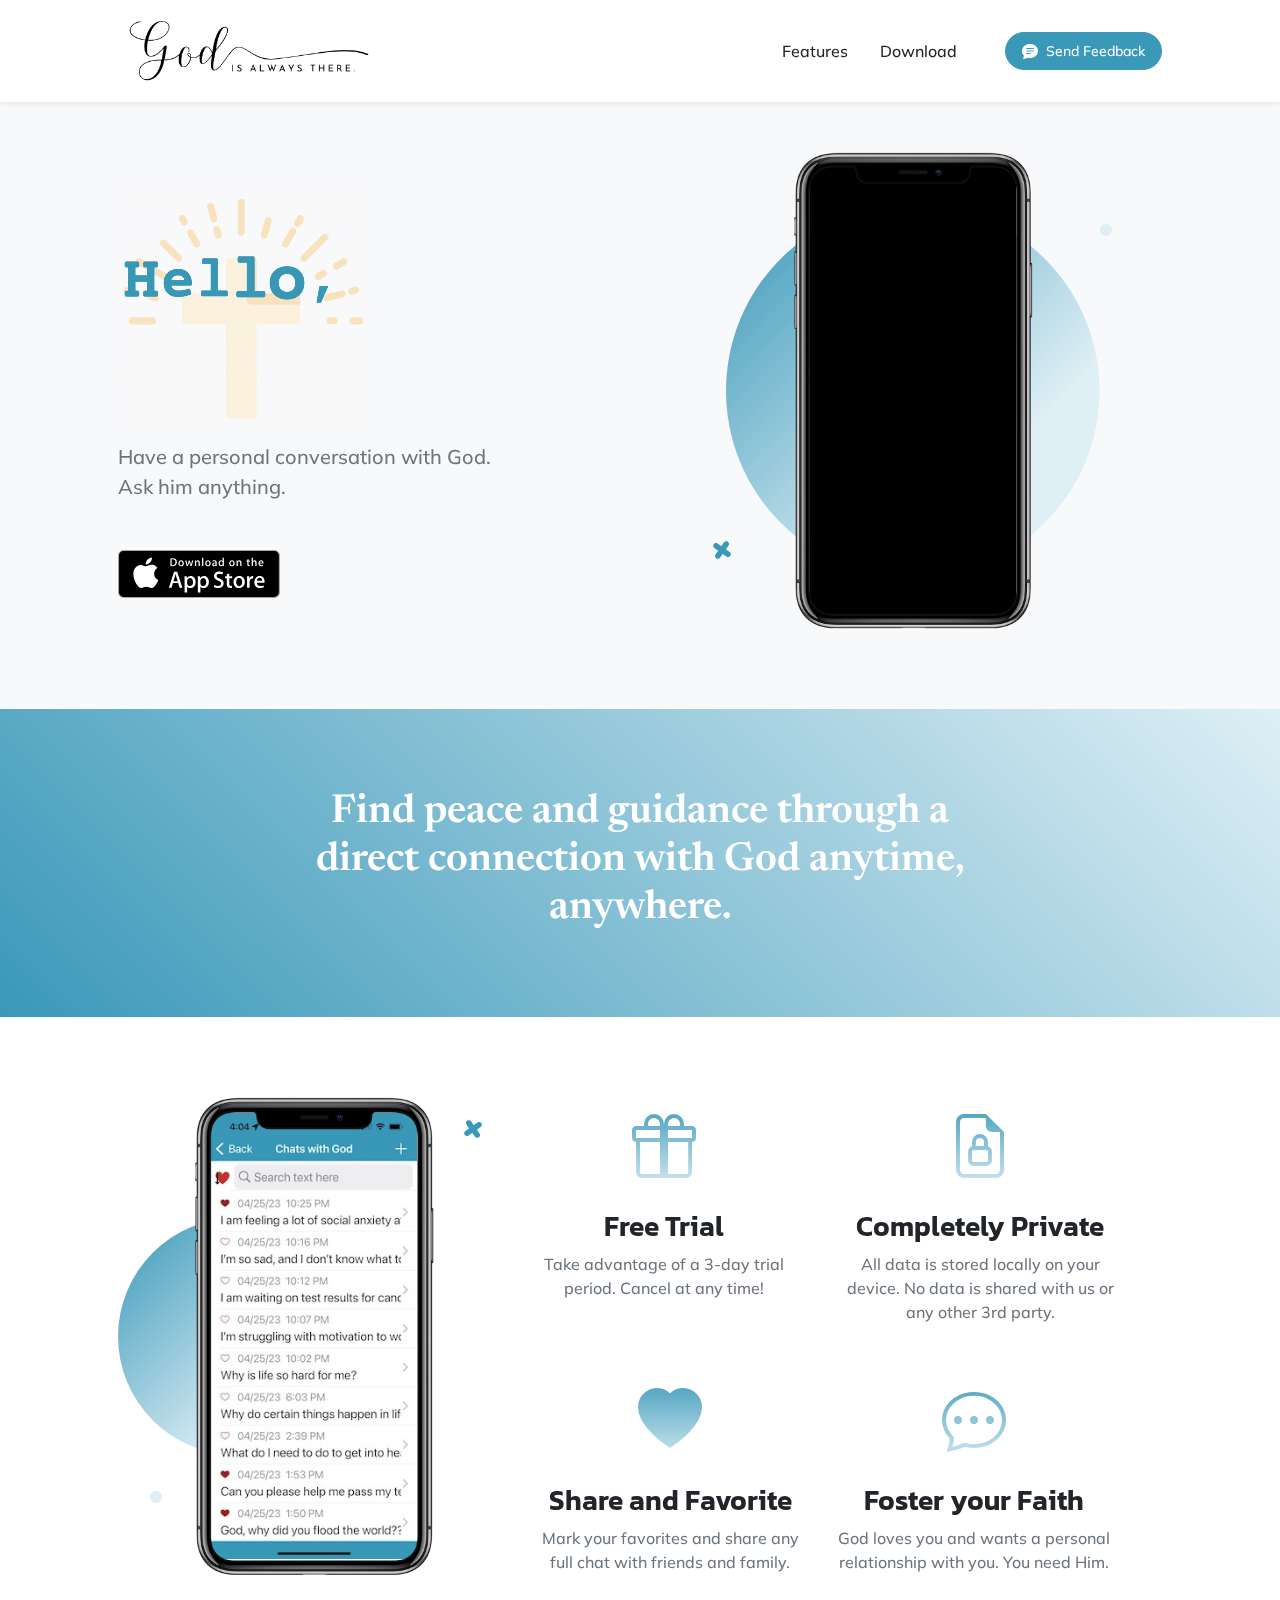
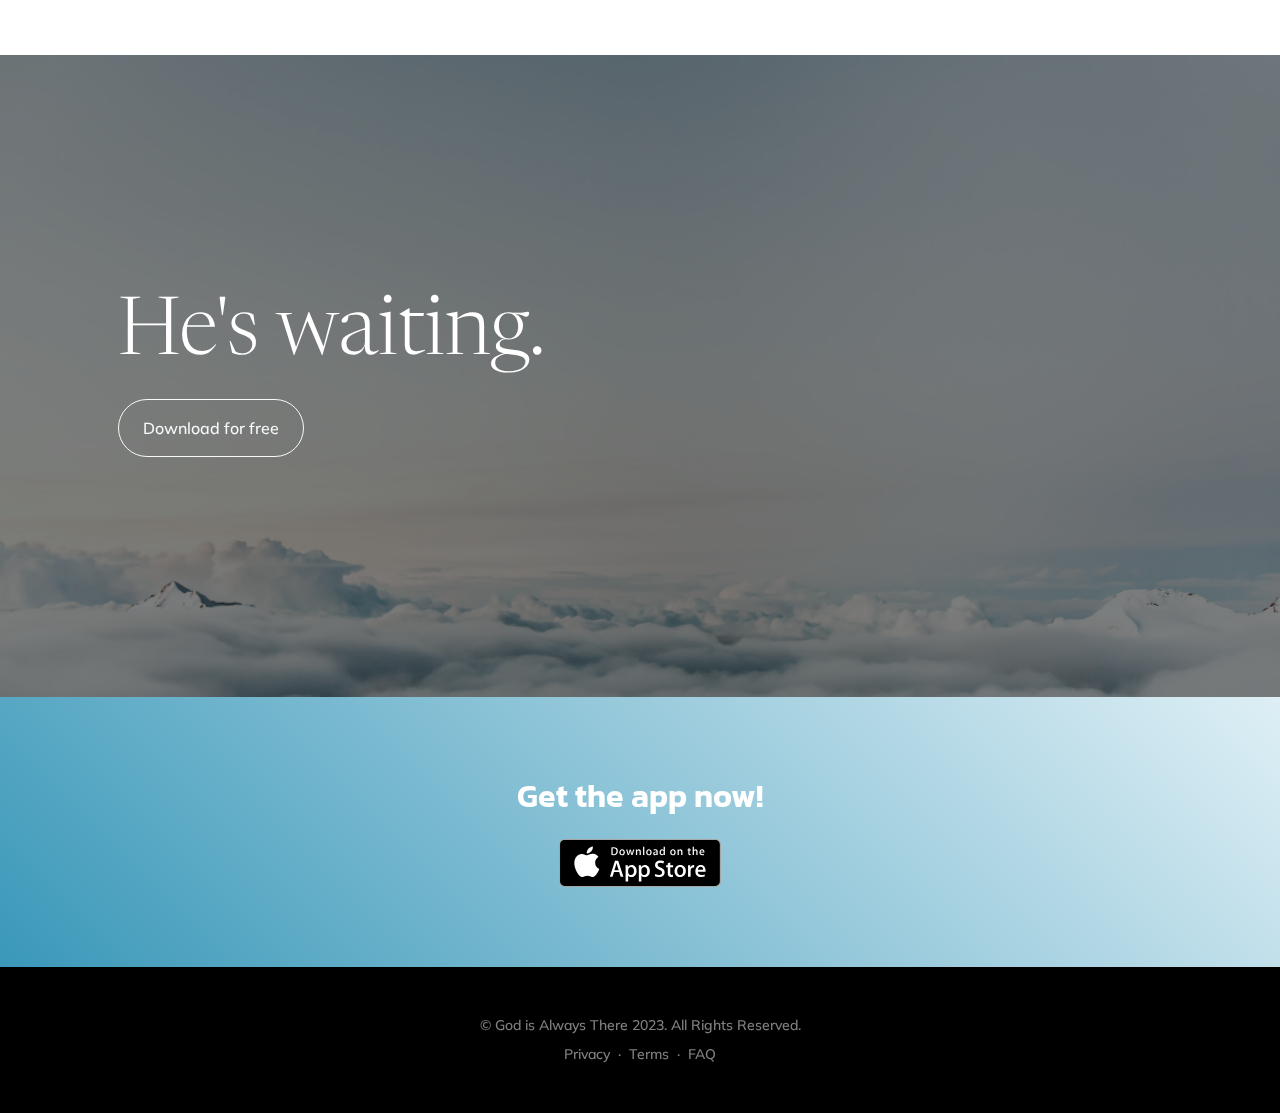
==== index.html @ 55b92dda "First Commit" ====
<!DOCTYPE html>
<html lang="en">
    <head>
        <meta charset="utf-8" />
        <meta name="viewport" content="width=device-width, initial-scale=1, shrink-to-fit=no" />
        <meta name="description" content="" />
        <meta name="author" content="" />
        <title>God is Always There | Hello, God?</title>
        <link rel="icon" type="image/x-icon" href="assets/favicon.ico" />
        <!-- Bootstrap icons-->
        <link href="https://cdn.jsdelivr.net/npm/bootstrap-icons@1.5.0/font/bootstrap-icons.css" rel="stylesheet" />
        <!-- Google fonts-->
        <link rel="preconnect" href="https://fonts.gstatic.com" />
        <link href="https://fonts.googleapis.com/css2?family=Newsreader:ital,wght@0,600;1,600&amp;display=swap" rel="stylesheet" />
        <link href="https://fonts.googleapis.com/css2?family=Mulish:ital,wght@0,300;0,500;0,600;0,700;1,300;1,500;1,600;1,700&amp;display=swap" rel="stylesheet" />
        <link href="https://fonts.googleapis.com/css2?family=Kanit:ital,wght@0,400;1,400&amp;display=swap" rel="stylesheet" />
        <!-- Core theme CSS (includes Bootstrap)-->
        <link href="css/styles.css" rel="stylesheet" />
    </head>
    <body id="page-top">
        <!-- Navigation-->
        <nav class="navbar navbar-expand-lg navbar-light fixed-top shadow-sm" id="mainNav">
            <div class="container px-5">
                <a class="navbar-brand fw-bold" href="#page-top"><img src="assets/img/LogoNoCross.png" alt="Logo" width="300" height="60"></a>
                <button class="navbar-toggler" type="button" data-bs-toggle="collapse" data-bs-target="#navbarResponsive" aria-controls="navbarResponsive" aria-expanded="false" aria-label="Toggle navigation">
                    Menu
                    <i class="bi-list"></i>
                </button>
                <div class="collapse navbar-collapse" id="navbarResponsive">
                    <ul class="navbar-nav ms-auto me-4 my-3 my-lg-0">
                        <li class="nav-item"><a class="nav-link me-lg-3" href="#features">Features</a></li>
                        <li class="nav-item"><a class="nav-link me-lg-3" href="#download">Download</a></li>
                    </ul>
                    <button class="btn btn-primary rounded-pill px-3 mb-2 mb-lg-0" data-bs-toggle="modal" data-bs-target="#feedbackModal">
                        <span class="d-flex align-items-center">
                            <i class="bi-chat-text-fill me-2"></i>
                            <span class="small">Send Feedback</span>
                        </span>
                    </button>
                </div>
            </div>
        </nav>
        <!-- Mashead header-->
        <header class="masthead">
            <div class="container px-5">
                <div class="row gx-5 align-items-center">
                    <div class="col-lg-6">
                        <!-- Mashead text and app badges-->
                        <div class="mb-5 mb-lg-0 text-center text-lg-start">
                            <!--h1 class="display-1 lh-1 mb-3">Hello, God?</h1>-->
                            <p class="lead fw-normal text-muted mb-5"><video muted="muted" autoplay="" loop="" style="width: 250px; height: 250px"><source src="assets/img/Hello, God Icon-gray.mp4" type="video/mp4" /></video><br>Have a personal conversation with God.<br>Ask him anything.</p>
                            <div class="d-flex flex-column flex-lg-row align-items-center">
                                <!-- <a class="me-lg-3 mb-4 mb-lg-0" href="#!"><img class="app-badge" src="assets/img/google-play-badge.svg" alt="..." /></a> -->
                                <a href="#!"><img class="app-badge" src="assets/img/app-store-badge.svg" alt="..." /></a>
                            </div>
                        </div>
                    </div>
                    <div class="col-lg-6">
                        <!-- Masthead device mockup feature-->
                        <div class="masthead-device-mockup">
                            <svg class="circle" viewBox="0 0 100 100" xmlns="http://www.w3.org/2000/svg">
                                <defs>
                                    <linearGradient id="circleGradient" gradientTransform="rotate(45)">
                                        <stop class="gradient-start-color" offset="0%"></stop>
                                        <stop class="gradient-end-color" offset="100%"></stop>
                                    </linearGradient>
                                </defs>
                                <circle cx="50" cy="50" r="50"></circle></svg
                            ><svg class="shape-1 d-none d-sm-block" viewBox="0 0 240.83 240.83" xmlns="http://www.w3.org/2000/svg">
                                <rect x="-32.54" y="78.39" width="305.92" height="84.05" rx="42.03" transform="translate(120.42 -49.88) rotate(45)"></rect>
                                <rect x="-32.54" y="78.39" width="305.92" height="84.05" rx="42.03" transform="translate(-49.88 120.42) rotate(-45)"></rect></svg
                            ><svg class="shape-2 d-none d-sm-block" viewBox="0 0 100 100" xmlns="http://www.w3.org/2000/svg"><circle cx="50" cy="50" r="50"></circle></svg>
                            <div class="device-wrapper">
                                <div class="device" data-device="iPhoneX" data-orientation="portrait" data-color="black">
                                    <div class="screen bg-black">
                                        <!-- PUT CONTENTS HERE:-->
                                        <!-- * * This can be a video, image, or just about anything else.-->
                                        <!-- * * Set the max width of your media to 100% and the height to-->
                                        <!-- * * 100% like the demo example below.-->
                                        <video muted="muted" autoplay="" loop="" style="max-width: 100%; height: 100%"><source src="assets/img/school-dd4k_SeM4lduf.mp4" type="video/mp4" /></video>
                                    </div>
                                </div>
                            </div>
                        </div>
                    </div>
                </div>
            </div>
        </header>
        <!-- Quote/testimonial aside-->
        <aside class="text-center bg-gradient-primary-to-secondary">
            <div class="container px-5">
                <div class="row gx-5 justify-content-center">
                    <div class="col-xl-8">
                        <div class="h2 fs-1 text-white mb-1">Find peace and guidance through a direct connection with God anytime, anywhere.</div>
                        <!--<img src="assets/img/tnw-logo.svg" alt="..." style="height: 3rem" /> -->
                    </div>
                </div>
            </div>
        </aside>
        <!-- App features section-->
        <section id="features">
            <div class="container px-5">
                <div class="row gx-5 align-items-center">
                    <div class="col-lg-8 order-lg-1 mb-5 mb-lg-0">
                        <div class="container-fluid px-5">
                            <div class="row gx-5">
                                <div class="col-md-6 mb-5">
                                    <!-- Feature item-->
                                    <div class="text-center">
                                        <i class="bi-gift icon-feature text-gradient d-block mb-3"></i>
                                        <h3 class="font-alt">Free Trial</h3>
                                        <p class="text-muted mb-0">Take advantage of a 3-day trial period.  Cancel at any time!</p>
                                    </div>
                                </div>
                                <div class="col-md-6 mb-5">
                                    <!-- Feature item-->
                                    <div class="text-center">
                                        <i class="bi-file-earmark-lock icon-feature text-gradient d-block mb-3"></i>
                                        <h3 class="font-alt">Completely Private</h3>
                                        <p class="text-muted mb-0">All data is stored locally on your device.  No data is shared with us or any other 3rd party.</p>
                                    </div>
                                </div>
                            </div>
                            <div class="row">
                                <div class="col-md-6 mb-5 mb-md-0">
                                    <!-- Feature item-->
                                    <div class="text-center">
                                        <i class="bi-heart-fill icon-feature text-gradient d-block mb-3"></i>
                                        <h3 class="font-alt">Share and Favorite</h3>
                                        <p class="text-muted mb-0">Mark your favorites and share any full chat with friends and family.</p>
                                    </div>
                                </div>
                                <div class="col-md-6">
                                    <!-- Feature item-->
                                    <div class="text-center">
                                        <i class="bi-chat-dots icon-feature text-gradient d-block mb-3"></i>
                                        <h3 class="font-alt">Foster your Faith</h3>
                                        <p class="text-muted mb-0">God loves you and wants a personal relationship with you.  You need Him.</p>
                                    </div>
                                </div>
                            </div>
                        </div>
                    </div>
                    <div class="col-lg-4 order-lg-0">
                        <!-- Features section device mockup-->
                        <div class="features-device-mockup">
                            <svg class="circle" viewBox="0 0 100 100" xmlns="http://www.w3.org/2000/svg">
                                <defs>
                                    <linearGradient id="circleGradient" gradientTransform="rotate(45)">
                                        <stop class="gradient-start-color" offset="0%"></stop>
                                        <stop class="gradient-end-color" offset="100%"></stop>
                                    </linearGradient>
                                </defs>
                                <circle cx="50" cy="50" r="50"></circle></svg
                            ><svg class="shape-1 d-none d-sm-block" viewBox="0 0 240.83 240.83" xmlns="http://www.w3.org/2000/svg">
                                <rect x="-32.54" y="78.39" width="305.92" height="84.05" rx="42.03" transform="translate(120.42 -49.88) rotate(45)"></rect>
                                <rect x="-32.54" y="78.39" width="305.92" height="84.05" rx="42.03" transform="translate(-49.88 120.42) rotate(-45)"></rect></svg
                            ><svg class="shape-2 d-none d-sm-block" viewBox="0 0 100 100" xmlns="http://www.w3.org/2000/svg"><circle cx="50" cy="50" r="50"></circle></svg>
                            <div class="device-wrapper">
                                <div class="device" data-device="iPhoneX" data-orientation="portrait" data-color="black">
                                    <div class="screen bg-black">
                                        <!-- PUT CONTENTS HERE:-->
                                        <!-- * * This can be a video, image, or just about anything else.-->
                                        <!-- * * Set the max width of your media to 100% and the height to-->
                                        <!-- * * 100% like the demo example below.-->
                                        <!--<video muted="muted" autoplay="" loop="" style="max-width: 100%; height: 100%"><source src="assets/img/demo-screen.mp4" type="video/mp4" /></video> -->
                                        <img src="assets/img/HomeScreen.jpeg" alt="..." style="max-width: 100%; height: 100%" />
                                    </div>
                                </div>
                            </div>
                        </div>
                    </div>
                </div>
            </div>
        </section>
        <!-- Basic features section
        <section class="bg-light">
            <div class="container px-5">
                <div class="row gx-5 align-items-center justify-content-center justify-content-lg-between">
                    <div class="col-12 col-lg-5">
                        <h2 class="display-4 lh-1 mb-4">Enter a new age of web design</h2>
                        <p class="lead fw-normal text-muted mb-5 mb-lg-0">This section is perfect for featuring some information about your application, why it was built, the problem it solves, or anything else! There's plenty of space for text here, so don't worry about writing too much.</p>
                    </div>
                    <div class="col-sm-8 col-md-6">
                        <div class="px-5 px-sm-0"><img class="img-fluid rounded-circle" src="https://source.unsplash.com/u8Jn2rzYIps/900x900" alt="..." /></div>
                    </div>
                </div>
            </div>
        </section>-->
        <!-- Call to action section-->
        <section class="cta">
            <div class="cta-content">
                <div class="container px-5">
                    <h2 class="text-white display-1 lh-1 mb-4">
                        He's waiting.
                    </h2>
                    <a class="btn btn-outline-light py-3 px-4 rounded-pill" href="https://startbootstrap.com/theme/new-age" target="_blank">Download for free</a>
                </div>
            </div>
        </section>
        <!-- App badge section-->
        <section class="bg-gradient-primary-to-secondary" id="download">
            <div class="container px-5">
                <h2 class="text-center text-white font-alt mb-4">Get the app now!</h2>
                <div class="d-flex flex-column flex-lg-row align-items-center justify-content-center">
                    <!--<a class="me-lg-3 mb-4 mb-lg-0" href="#!"><img class="app-badge" src="assets/img/google-play-badge.svg" alt="..." /></a>-->
                    <a href="#!"><img class="app-badge" src="assets/img/app-store-badge.svg" alt="..." /></a>
                </div>
            </div>
        </section>
        <!-- Footer-->
        <footer class="bg-black text-center py-5">
            <div class="container px-5">
                <div class="text-white-50 small">
                    <div class="mb-2">&copy; God is Always There 2023. All Rights Reserved.</div>
                    <a href="#!">Privacy</a>
                    <span class="mx-1">&middot;</span>
                    <a href="#!">Terms</a>
                    <span class="mx-1">&middot;</span>
                    <a href="#!">FAQ</a>
                </div>
            </div>
        </footer>
        <!-- Feedback Modal-->
        <div class="modal fade" id="feedbackModal" tabindex="-1" aria-labelledby="feedbackModalLabel" aria-hidden="true">
            <div class="modal-dialog modal-dialog-centered">
                <div class="modal-content">
                    <div class="modal-header bg-gradient-primary-to-secondary p-4">
                        <h5 class="modal-title font-alt text-white" id="feedbackModalLabel">Send feedback</h5>
                        <button class="btn-close btn-close-white" type="button" data-bs-dismiss="modal" aria-label="Close"></button>
                    </div>
                    <div class="modal-body border-0 p-4">
                        <!-- * * * * * * * * * * * * * * *-->
                        <!-- * * SB Forms Contact Form * *-->
                        <!-- * * * * * * * * * * * * * * *-->
                        <!-- This form is pre-integrated with SB Forms.-->
                        <!-- To make this form functional, sign up at-->
                        <!-- https://startbootstrap.com/solution/contact-forms-->
                        <!-- to get an API token!-->
                        <form id="contactForm" data-sb-form-api-token="API_TOKEN">
                            <!-- Name input-->
                            <div class="form-floating mb-3">
                                <input class="form-control" id="name" type="text" placeholder="Enter your name..." data-sb-validations="required" />
                                <label for="name">Full name</label>
                                <div class="invalid-feedback" data-sb-feedback="name:required">A name is required.</div>
                            </div>
                            <!-- Email address input-->
                            <div class="form-floating mb-3">
                                <input class="form-control" id="email" type="email" placeholder="name@example.com" data-sb-validations="required,email" />
                                <label for="email">Email address</label>
                                <div class="invalid-feedback" data-sb-feedback="email:required">An email is required.</div>
                                <div class="invalid-feedback" data-sb-feedback="email:email">Email is not valid.</div>
                            </div>
                            <!-- Phone number input-->
                            <div class="form-floating mb-3">
                                <input class="form-control" id="phone" type="tel" placeholder="(123) 456-7890" data-sb-validations="required" />
                                <label for="phone">Phone number</label>
                                <div class="invalid-feedback" data-sb-feedback="phone:required">A phone number is required.</div>
                            </div>
                            <!-- Message input-->
                            <div class="form-floating mb-3">
                                <textarea class="form-control" id="message" type="text" placeholder="Enter your message here..." style="height: 10rem" data-sb-validations="required"></textarea>
                                <label for="message">Message</label>
                                <div class="invalid-feedback" data-sb-feedback="message:required">A message is required.</div>
                            </div>
                            <!-- Submit success message-->
                            <!---->
                            <!-- This is what your users will see when the form-->
                            <!-- has successfully submitted-->
                            <div class="d-none" id="submitSuccessMessage">
                                <div class="text-center mb-3">
                                    <div class="fw-bolder">Form submission successful!</div>
                                    To activate this form, sign up at
                                    <br />
                                    <a href="https://startbootstrap.com/solution/contact-forms">https://startbootstrap.com/solution/contact-forms</a>
                                </div>
                            </div>
                            <!-- Submit error message-->
                            <!---->
                            <!-- This is what your users will see when there is-->
                            <!-- an error submitting the form-->
                            <div class="d-none" id="submitErrorMessage"><div class="text-center text-danger mb-3">Error sending message!</div></div>
                            <!-- Submit Button-->
                            <div class="d-grid"><button class="btn btn-primary rounded-pill btn-lg disabled" id="submitButton" type="submit">Submit</button></div>
                        </form>
                    </div>
                </div>
            </div>
        </div>
        <!-- Bootstrap core JS-->
        <script src="https://cdn.jsdelivr.net/npm/bootstrap@5.2.3/dist/js/bootstrap.bundle.min.js"></script>
        <!-- Core theme JS-->
        <script src="js/scripts.js"></script>
        <!-- * * * * * * * * * * * * * * * * * * * * * * * * * * * * * * * * * * * * * * * *-->
        <!-- * *                               SB Forms JS                               * *-->
        <!-- * * Activate your form at https://startbootstrap.com/solution/contact-forms * *-->
        <!-- * * * * * * * * * * * * * * * * * * * * * * * * * * * * * * * * * * * * * * * *-->
        <script src="https://cdn.startbootstrap.com/sb-forms-latest.js"></script>
    </body>
</html>
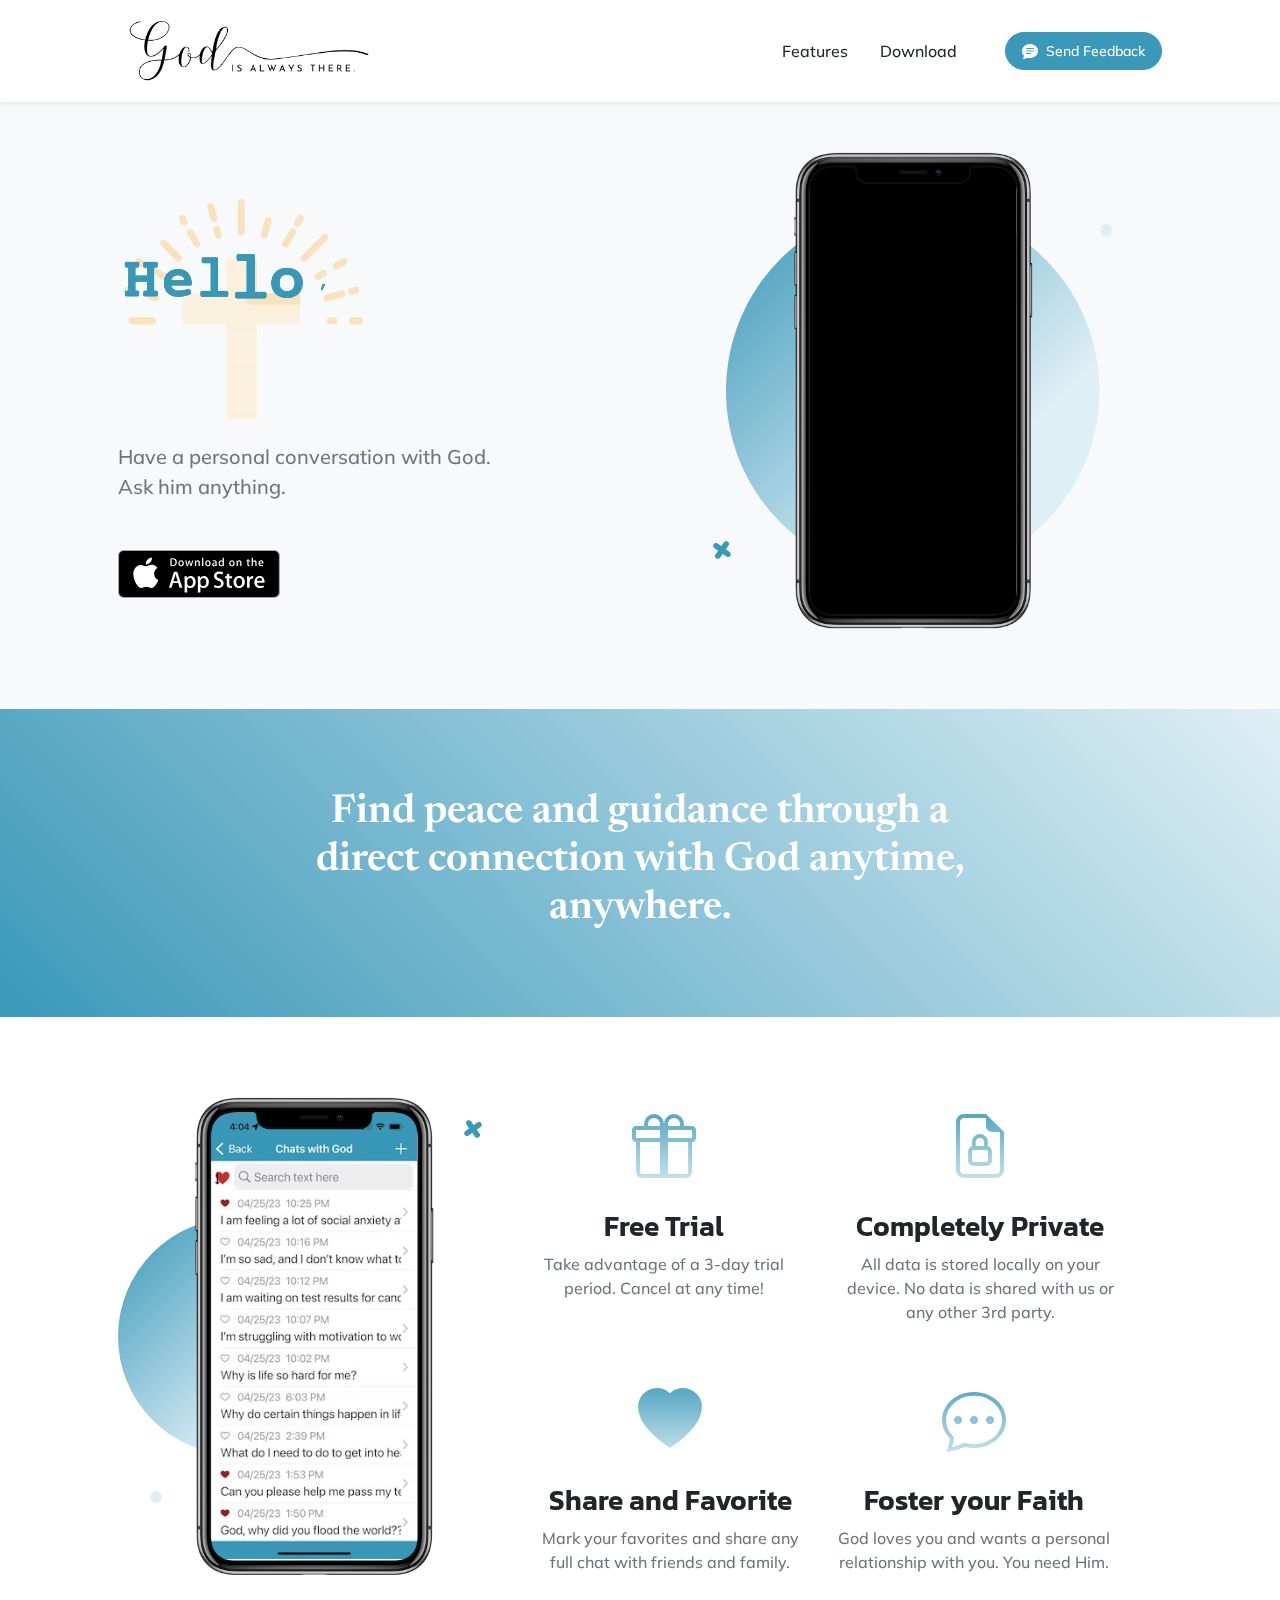
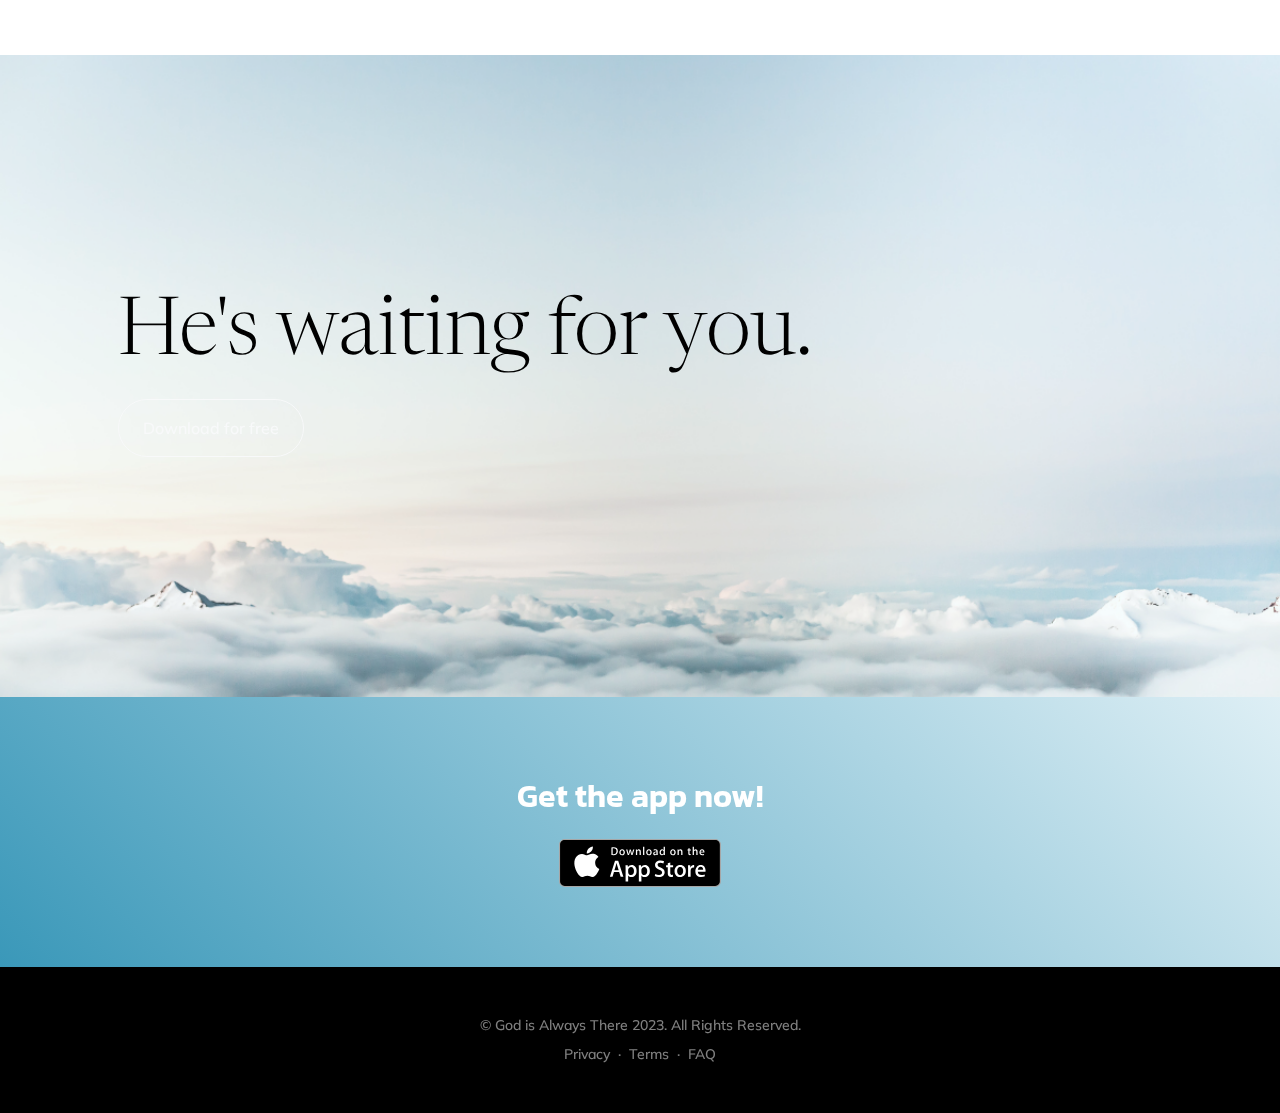
==== commit b55d3876: "Site tweaks" ====
--- a/index.html
+++ b/index.html
@@ -191,10 +191,10 @@
         <section class="cta">
             <div class="cta-content">
                 <div class="container px-5">
-                    <h2 class="text-white display-1 lh-1 mb-4">
-                        He's waiting.
+                    <h2 class="text-black display-1 lh-1 mb-4">
+                        He's waiting for you.
                     </h2>
-                    <a class="btn btn-outline-light py-3 px-4 rounded-pill" href="https://startbootstrap.com/theme/new-age" target="_blank">Download for free</a>
+                    <a class="btn btn-outline-light py-3 px-4 rounded-pill" href="https://www.godisalwaysthere.com" target="_blank">Download for free</a>
                 </div>
             </div>
         </section>
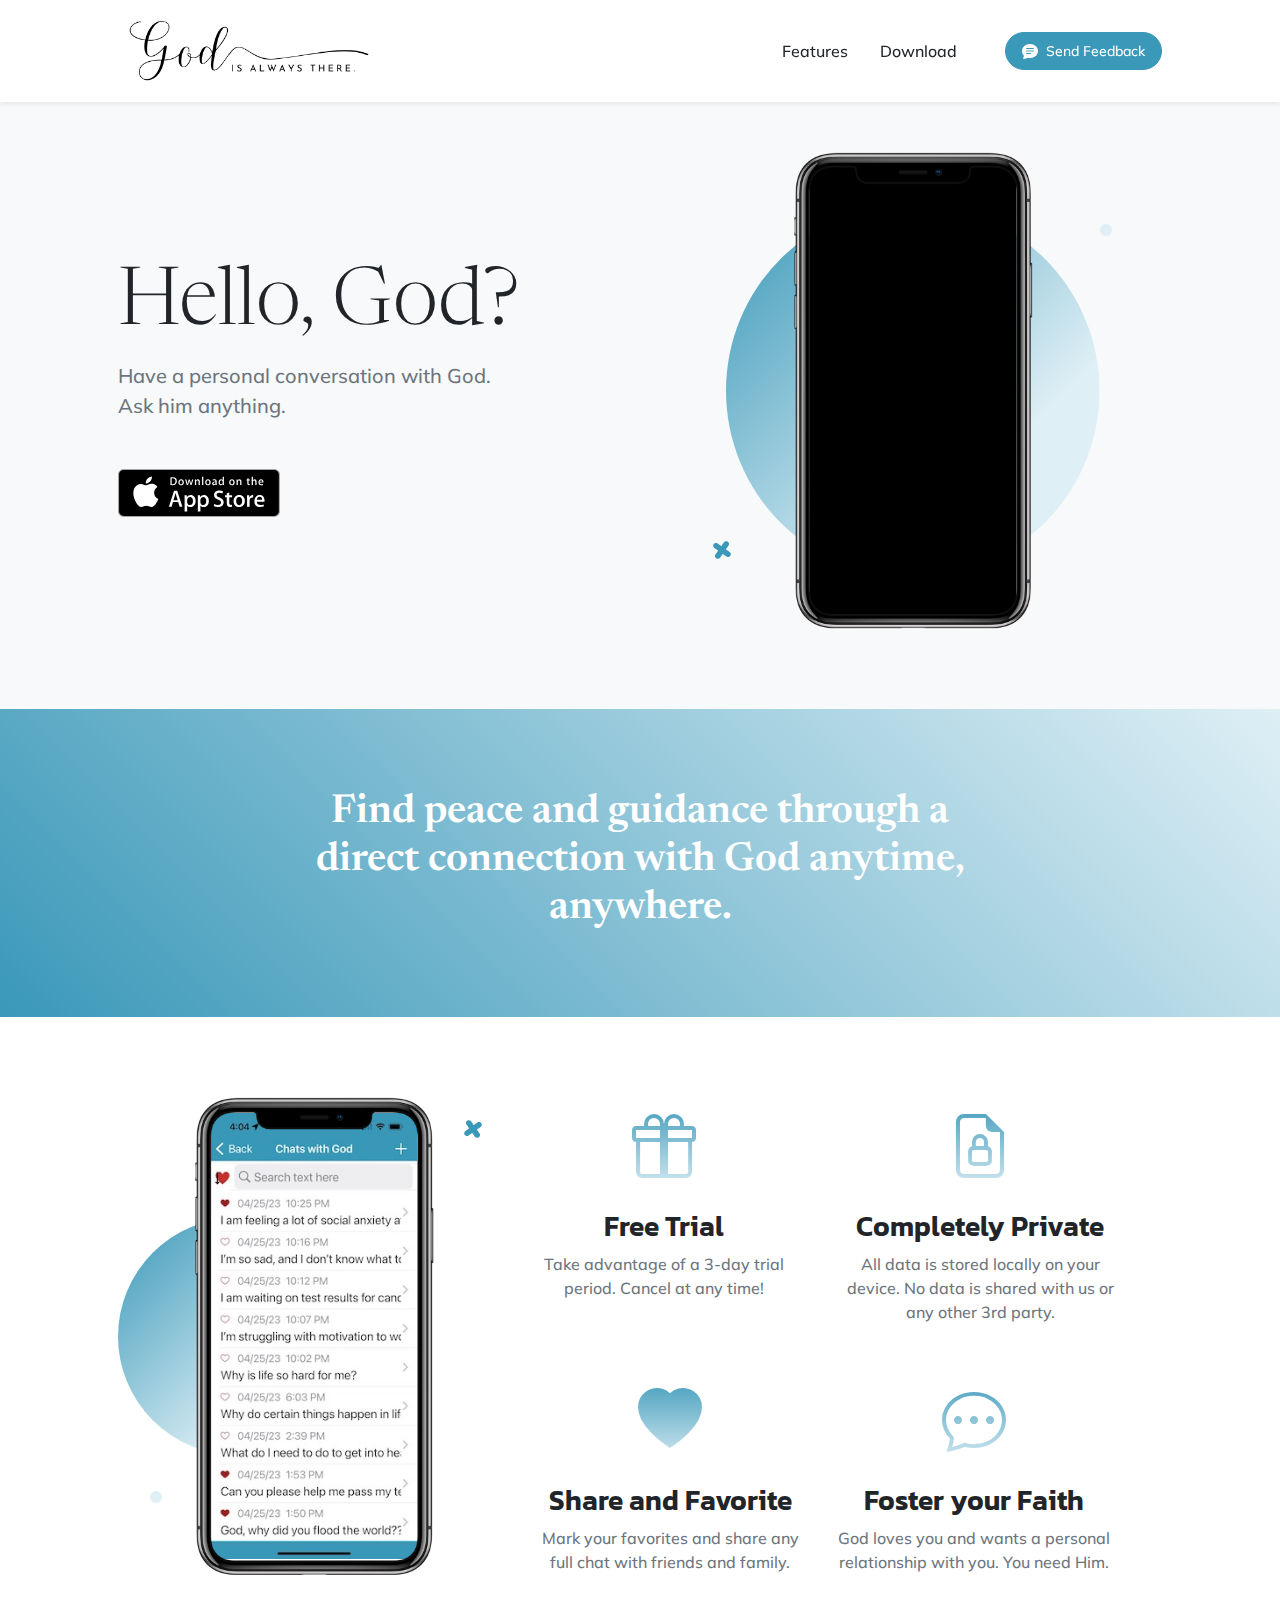
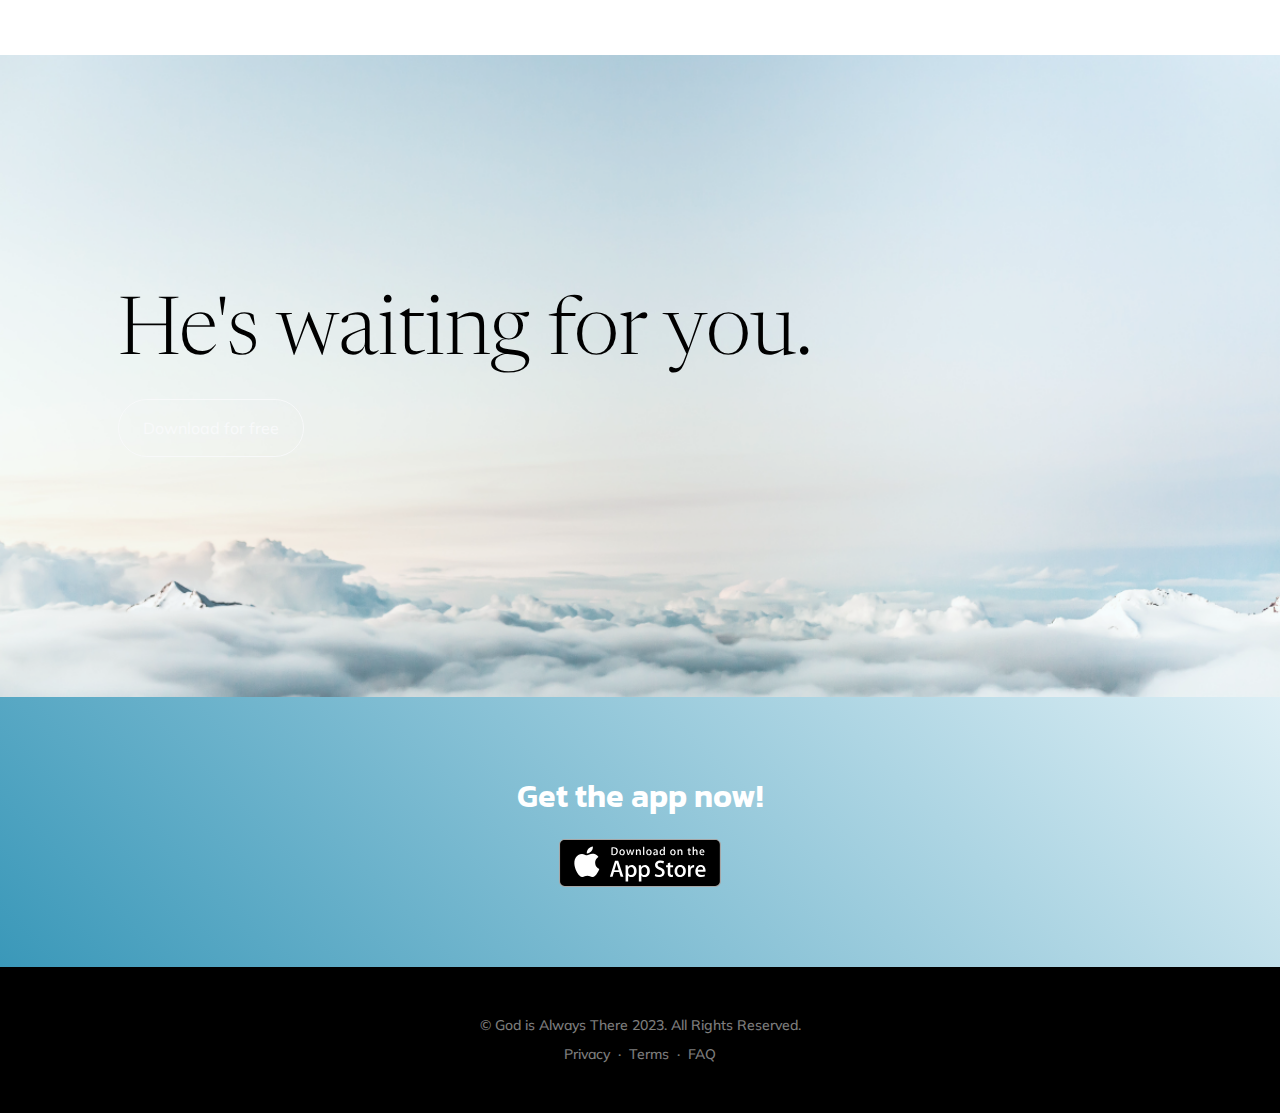
==== commit 79d1b0bc: "Update index.html" ====
--- a/index.html
+++ b/index.html
@@ -21,6 +21,7 @@
         <!-- Navigation-->
         <nav class="navbar navbar-expand-lg navbar-light fixed-top shadow-sm" id="mainNav">
             <div class="container px-5">
+                <!--<a class="navbar-brand fw-bold" href="#page-top"><img src="assets/img/LogoNoCross.png" alt="Logo" width="300" height="60"></a> -->
                 <a class="navbar-brand fw-bold" href="#page-top"><img src="assets/img/LogoNoCross.png" alt="Logo" width="300" height="60"></a>
                 <button class="navbar-toggler" type="button" data-bs-toggle="collapse" data-bs-target="#navbarResponsive" aria-controls="navbarResponsive" aria-expanded="false" aria-label="Toggle navigation">
                     Menu
@@ -47,8 +48,9 @@
                     <div class="col-lg-6">
                         <!-- Mashead text and app badges-->
                         <div class="mb-5 mb-lg-0 text-center text-lg-start">
-                            <!--h1 class="display-1 lh-1 mb-3">Hello, God?</h1>-->
-                            <p class="lead fw-normal text-muted mb-5"><video muted="muted" autoplay="" loop="" style="width: 250px; height: 250px"><source src="assets/img/Hello, God Icon-gray.mp4" type="video/mp4" /></video><br>Have a personal conversation with God.<br>Ask him anything.</p>
+                            <h1 class="display-1 lh-1 mb-3">Hello, God?</h1>
+                            <!--<video muted="muted" autoplay="" loop="" style="width: 250px; height: 250px"><source src="assets/img/Hello, God Icon-gray.mp4" type="video/mp4" /></video><br> -->
+                            <p class="lead fw-normal text-muted mb-5">Have a personal conversation with God.<br>Ask him anything.</p>
                             <div class="d-flex flex-column flex-lg-row align-items-center">
                                 <!-- <a class="me-lg-3 mb-4 mb-lg-0" href="#!"><img class="app-badge" src="assets/img/google-play-badge.svg" alt="..." /></a> -->
                                 <a href="#!"><img class="app-badge" src="assets/img/app-store-badge.svg" alt="..." /></a>
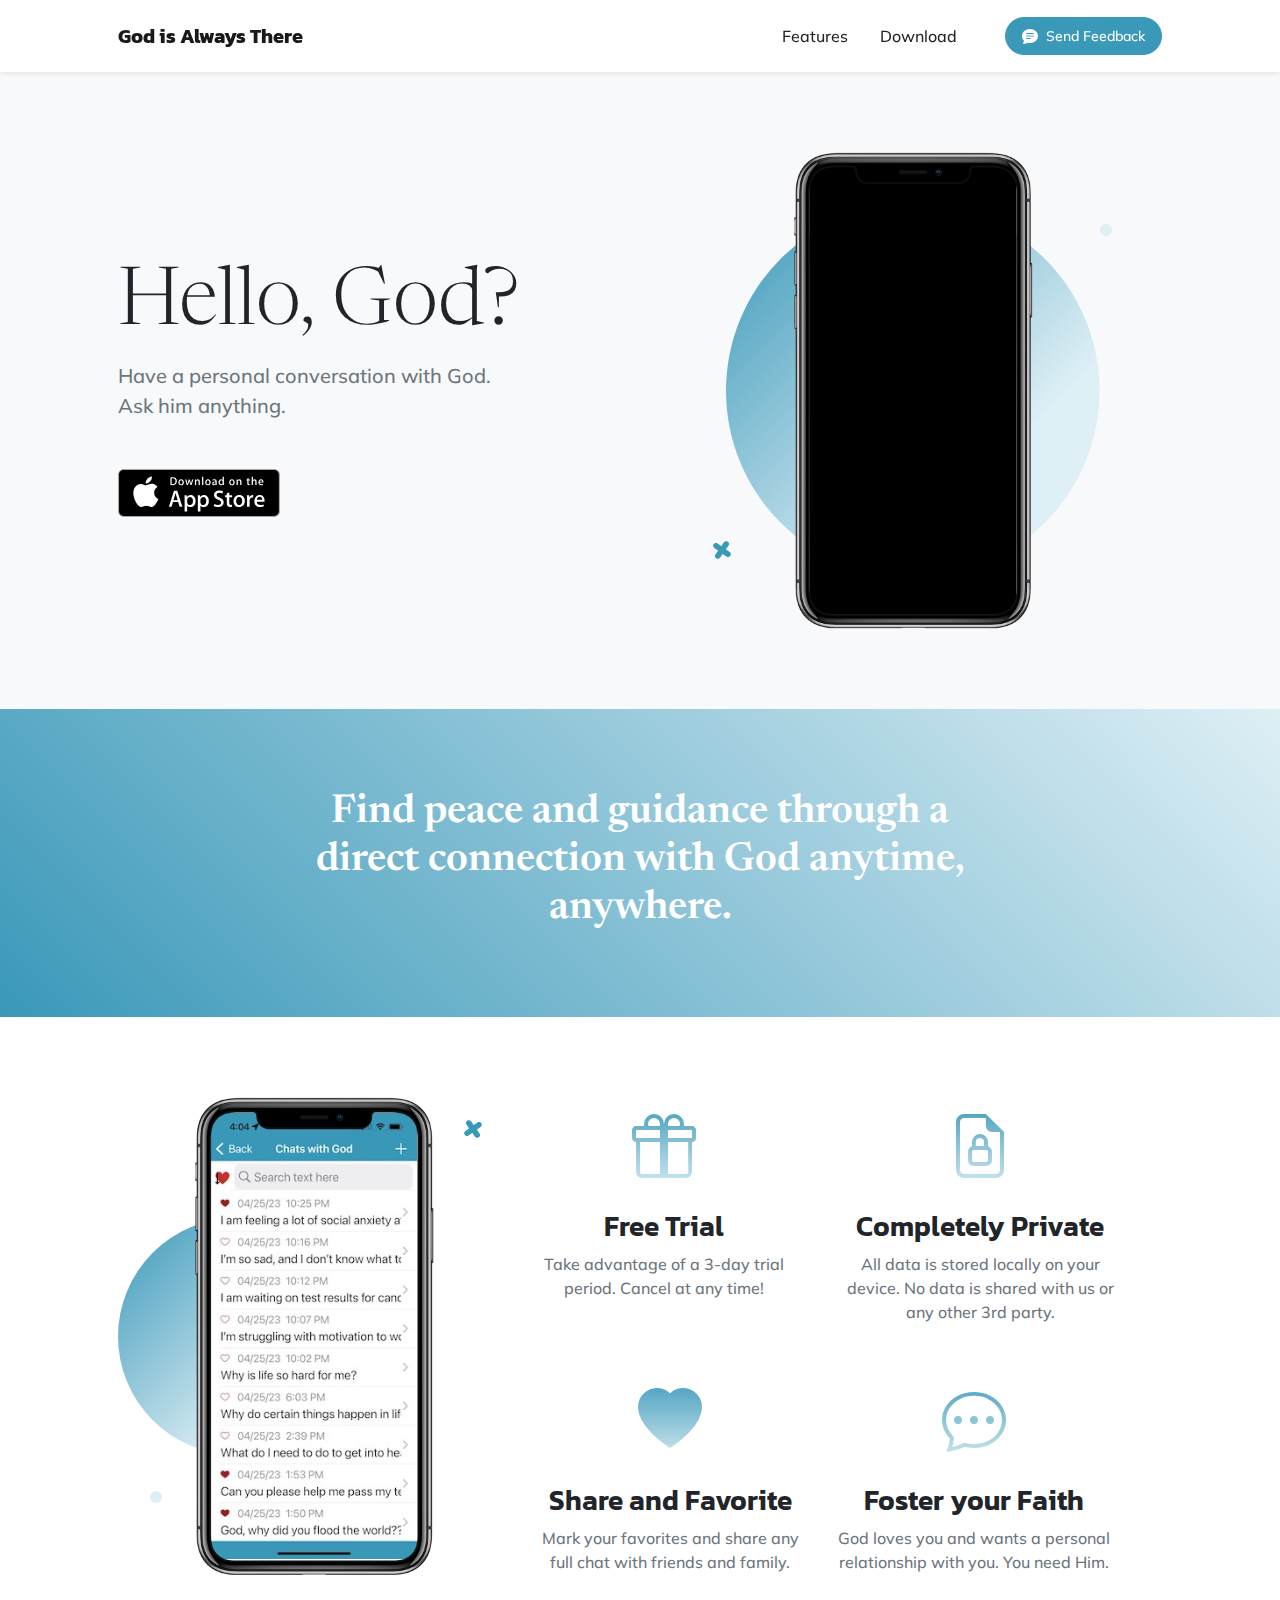
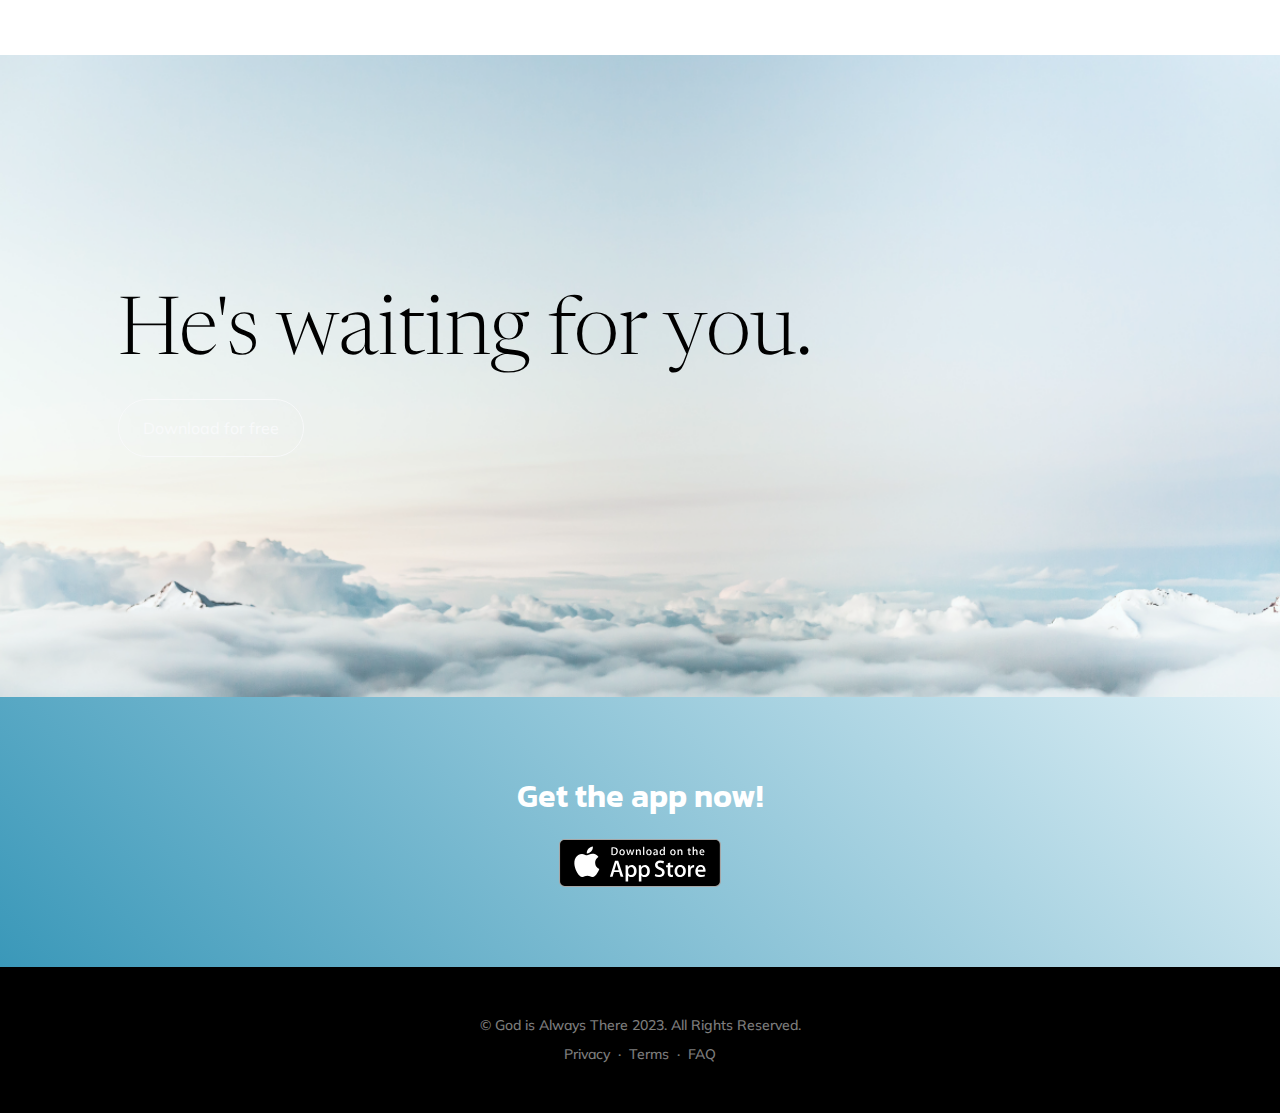
==== commit 6f9f8324: "Update index.html" ====
--- a/index.html
+++ b/index.html
@@ -22,7 +22,7 @@
         <nav class="navbar navbar-expand-lg navbar-light fixed-top shadow-sm" id="mainNav">
             <div class="container px-5">
                 <!--<a class="navbar-brand fw-bold" href="#page-top"><img src="assets/img/LogoNoCross.png" alt="Logo" width="300" height="60"></a> -->
-                <a class="navbar-brand fw-bold" href="#page-top"><img src="assets/img/LogoNoCross.png" alt="Logo" width="300" height="60"></a>
+                <a class="navbar-brand fw-bold" href="#page-top">God is Always There</a>
                 <button class="navbar-toggler" type="button" data-bs-toggle="collapse" data-bs-target="#navbarResponsive" aria-controls="navbarResponsive" aria-expanded="false" aria-label="Toggle navigation">
                     Menu
                     <i class="bi-list"></i>
